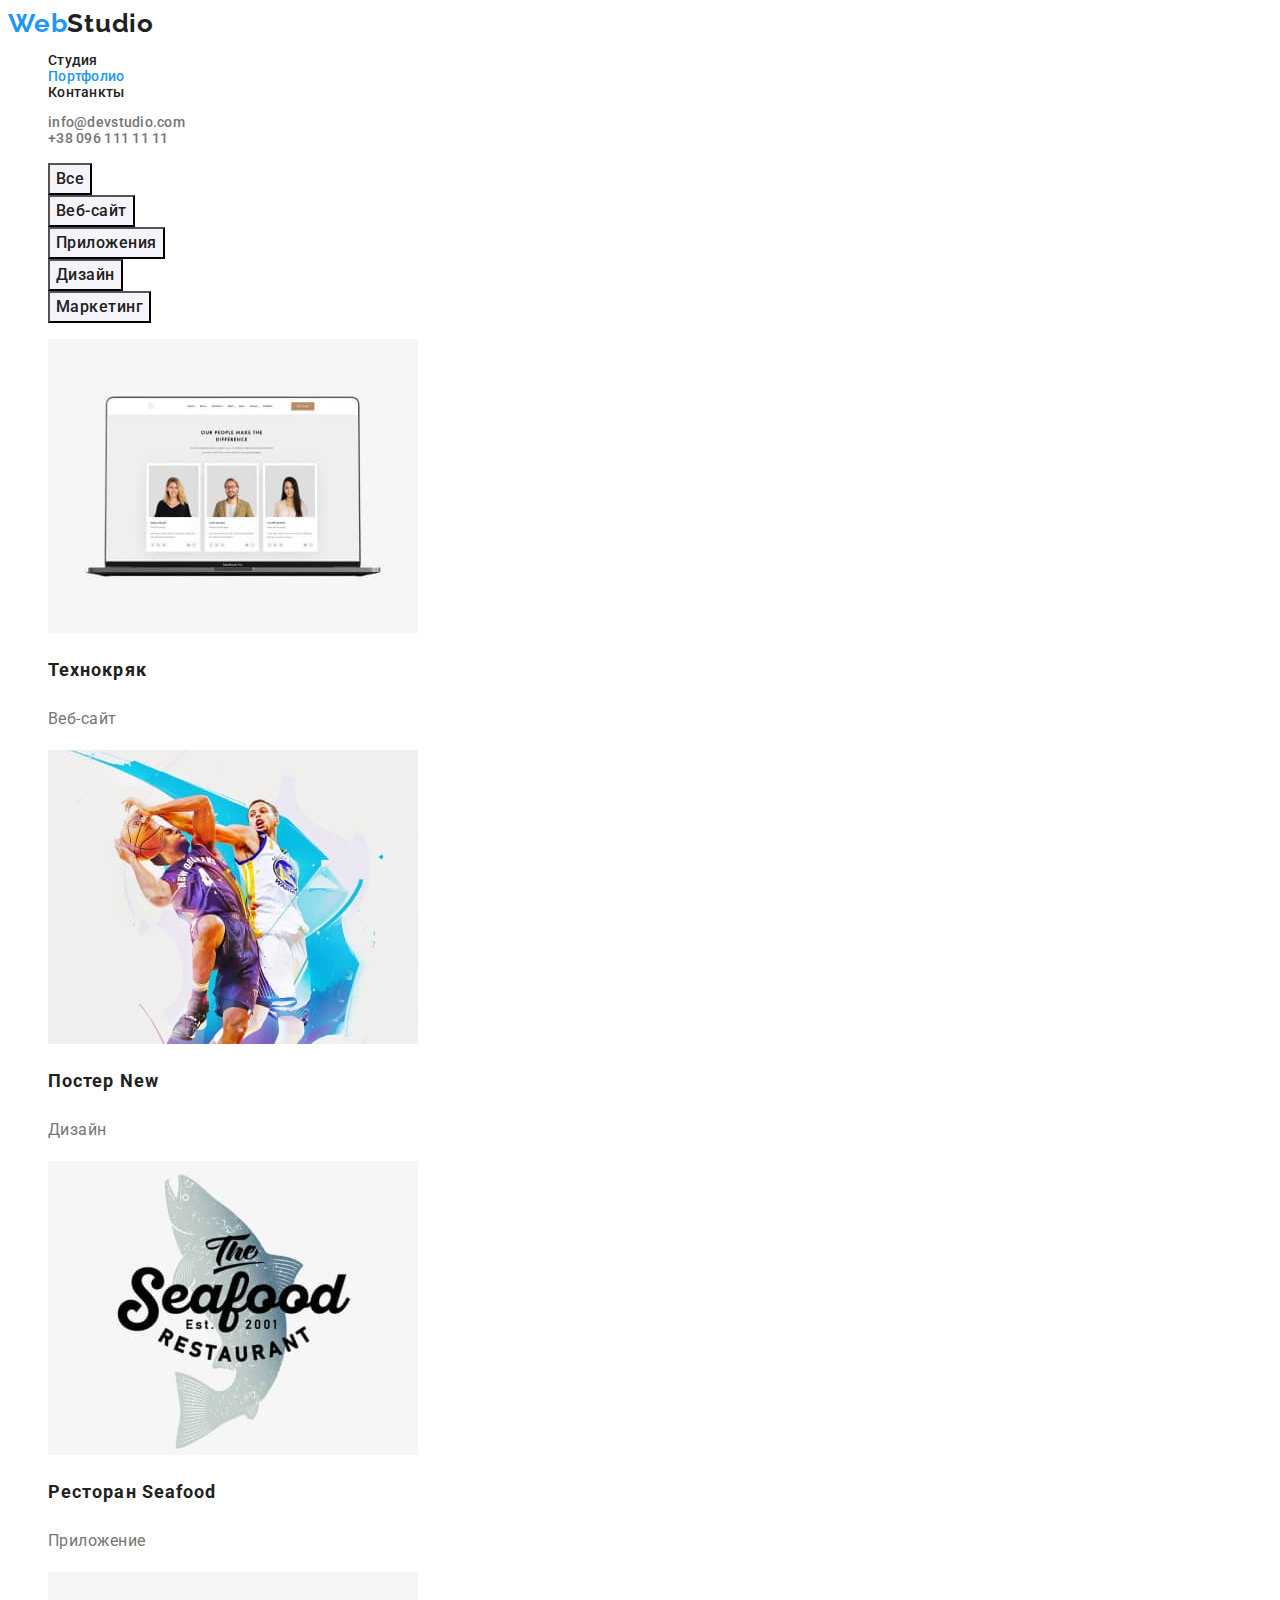
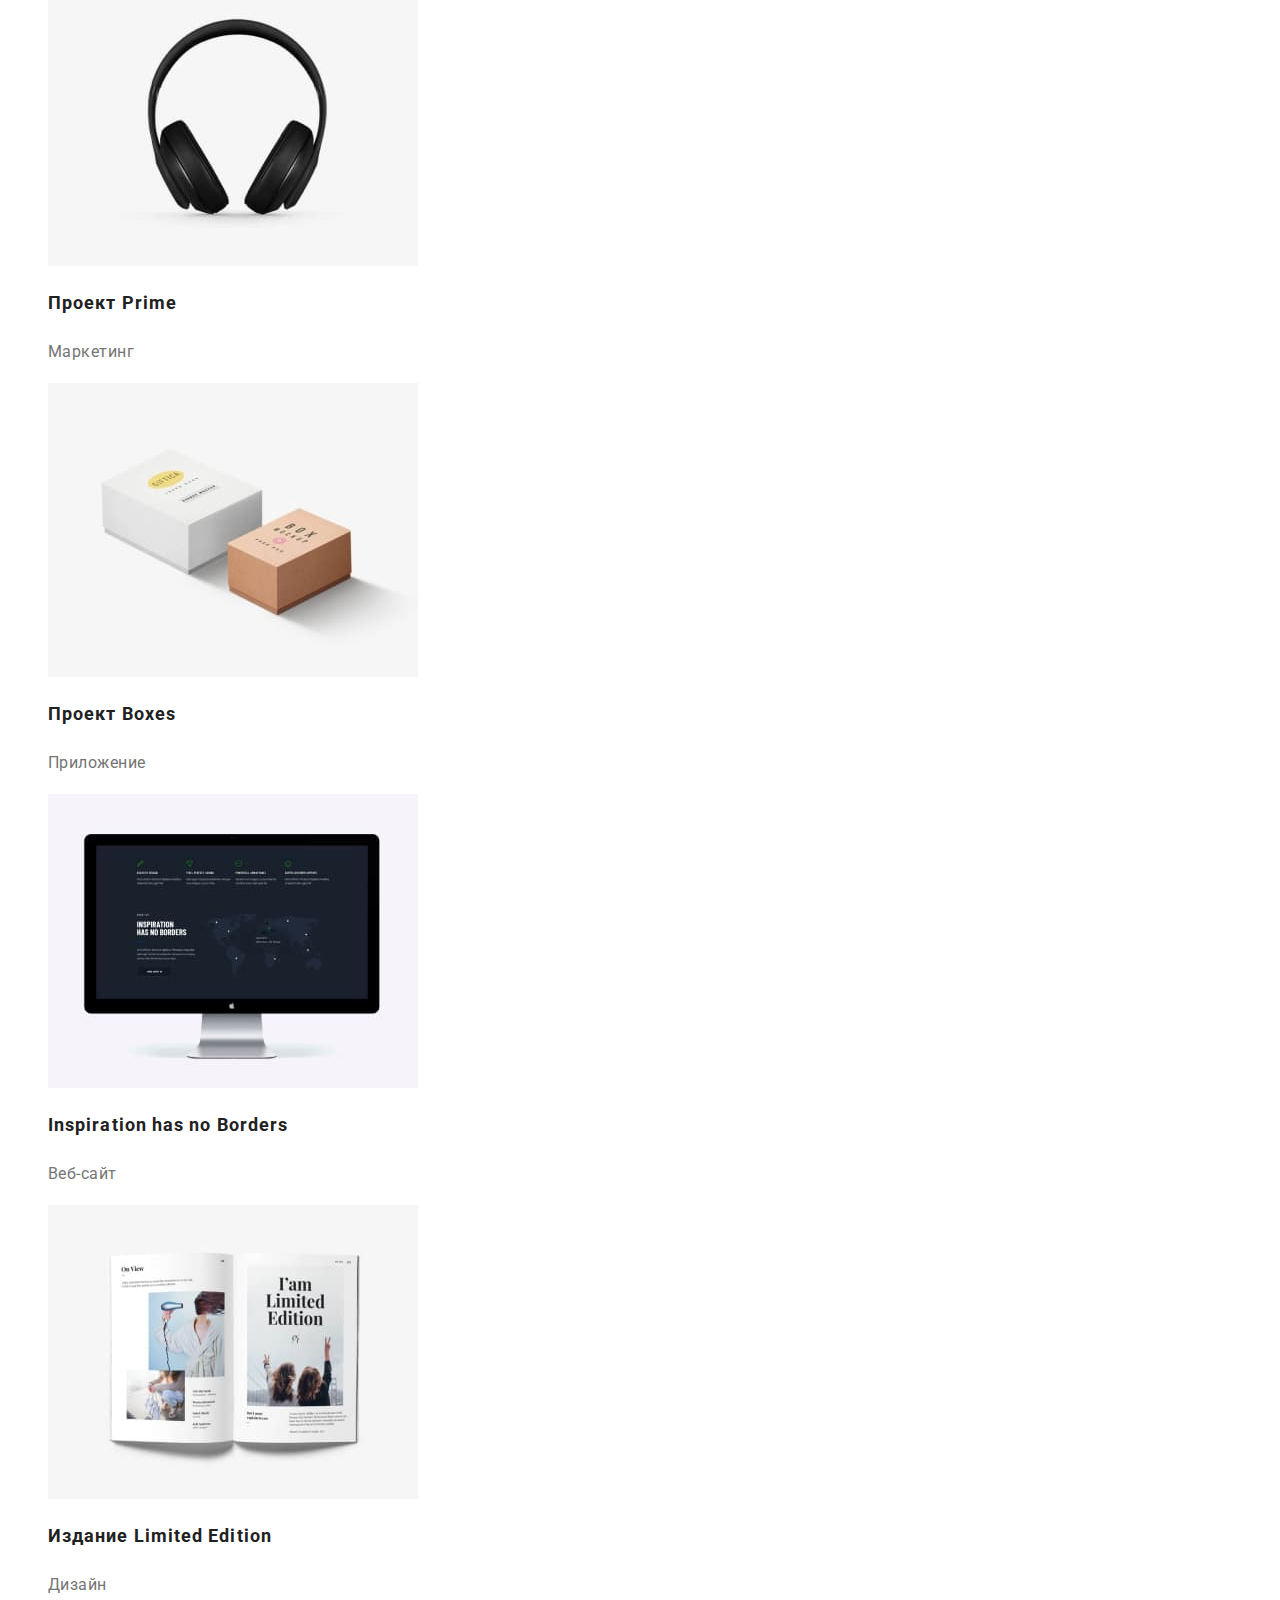
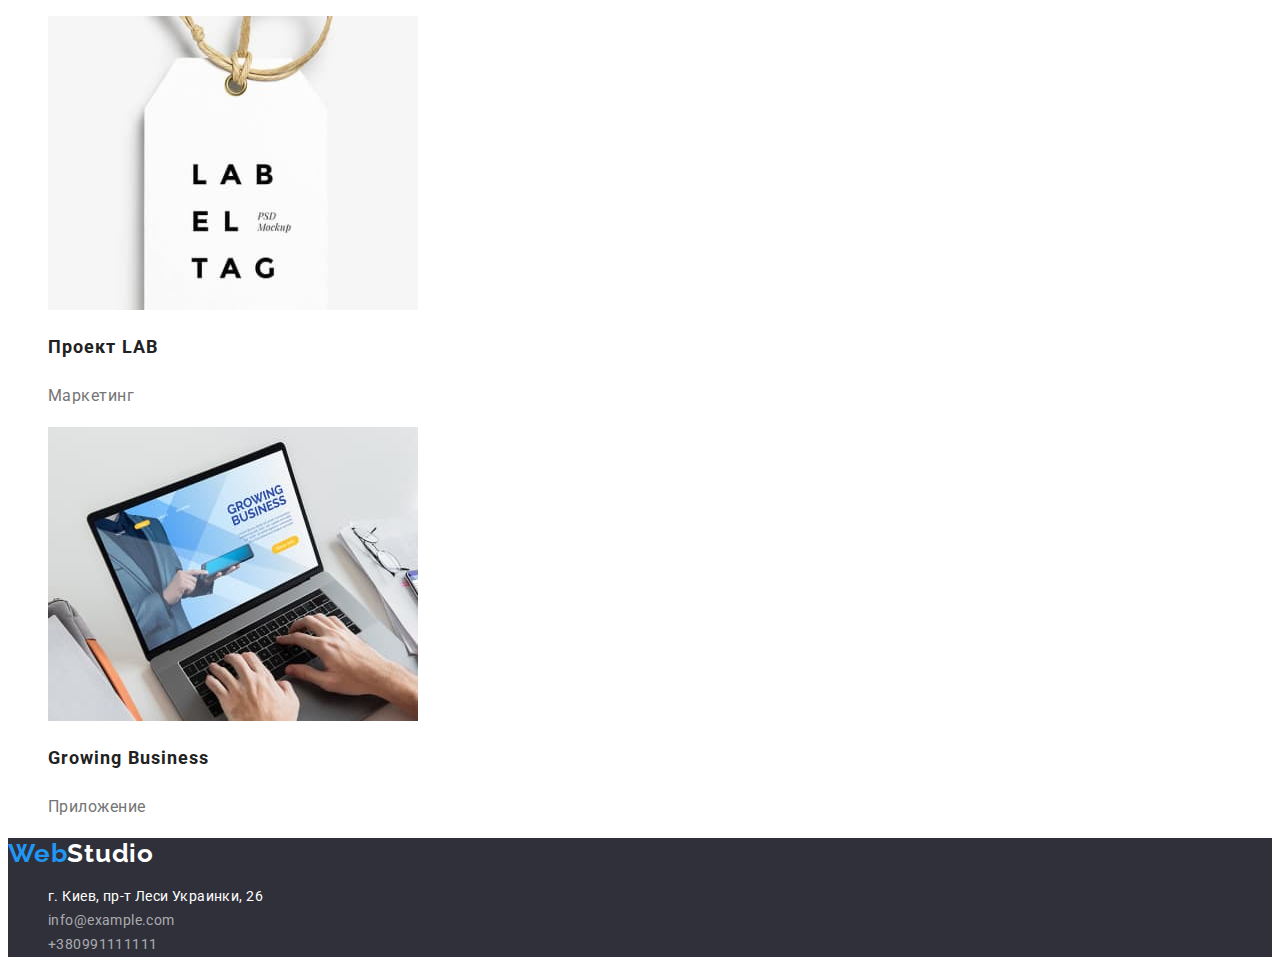
==== portfolio.html @ d62f83ce "Initial commit" ====
<!DOCTYPE html>
<html lang="en">
  <head>
    <meta charset="UTF-8" />
    <meta http-equiv="X-UA-Compatible" content="IE=edge" />
    <meta name="viewport" content="width=device-width, initial-scale=1.0" />
    <title>Portfolio</title>
    <link
      href="https://fonts.googleapis.com/css2?family=Raleway:ital,wght@0,700;1,700&family=Roboto:ital,wght@0,400;0,500;0,700;0,900;1,400;1,500;1,700;1,900&display=swap"
      rel="stylesheet"
    />
    <link rel="stylesheet" href="./css/style.css" />
  </head>
  <body>
    <header>
      <nav class="site-nav">
        <a href="./index.html" class="logo"
          ><span class="blue-logo">Web</span>Studio</a
        >
        <ul class="list">
          <li>
            <a href="./index.html" class="links">Студия</a>
          </li>
          <li>
            <a href="./portfolio.html" class="current-site links">Портфолио</a>
          </li>
          <li>
            <a href="" class="links">Контанкты</a>
          </li>
        </ul>
      </nav>
      <ul class="contacts-info list">
        <li>
          <a href="mailto:info@example.com" class="links">info@devstudio.com</a>
        </li>
        <li>
          <a href="tel:+380991111111" class="links">+38 096 111 11 11</a>
        </li>
      </ul>
    </header>
    <main>
      <section>
        <h1 class="hide-h1">Портфолио</h1>
        <ul class="filter list">
          <li><button type="button" class="filter-button">Все</button></li>
          <li><button type="button" class="filter-button">Веб-сайт</button></li>
          <li>
            <button type="button" class="filter-button">Приложения</button>
          </li>
          <li><button type="button" class="filter-button">Дизайн</button></li>
          <li>
            <button type="button" class="filter-button">Маркетинг</button>
          </li>
        </ul>
        <ul class="list">
          <li>
            <a href="" class="links">
              <img
                src="./img/img1.jpg"
                alt="визуализация проекта"
                width="370"
              />
              <h2 class="title-h2">Технокряк</h2>
              <p class="title-p">Веб-сайт</p>
            </a>
          </li>
          <li>
            <a href="" class="links">
              <img
                src="./img/img2.jpg"
                alt="визуализация проекта"
                width="370"
              />
              <h2 class="title-h2">Постер New</h2>
              <p class="title-p">Дизайн</p>
            </a>
          </li>
          <li>
            <a href="" class="links">
              <img
                src="./img/img3.jpg"
                alt="визуализация проекта"
                width="370"
              />
              <h2 class="title-h2">Ресторан Seafood</h2>
              <p class="title-p">Приложение</p>
            </a>
          </li>
          <li>
            <a href="" class="links">
              <img
                src="./img/img4.jpg"
                alt="визуализация проекта"
                width="370"
              />
              <h2 class="title-h2">Проект Prime</h2>
              <p class="title-p">Маркетинг</p>
            </a>
          </li>
          <li>
            <a href="" class="links">
              <img
                src="./img/img5.jpg"
                alt="визуализация проекта"
                width="370"
              />
              <h2 class="title-h2">Проект Boxes</h2>
              <p class="title-p">Приложение</p>
            </a>
          </li>
          <li>
            <a href="" class="links">
              <img
                src="./img/img6.jpg"
                alt="визуализация проекта"
                width="370"
              />
              <h2 class="title-h2">Inspiration has no Borders</h2>
              <p class="title-p">Веб-сайт</p>
            </a>
          </li>
          <li>
            <a href="" class="links">
              <img
                src="./img/img7.jpg"
                alt="визуализация проекта"
                width="370"
              />
              <h2 class="title-h2">Издание Limited Edition</h2>
              <p class="title-p">Дизайн</p>
            </a>
          </li>
          <li>
            <a href="" class="links">
              <img
                src="./img/img8.jpg"
                alt="визуализация проекта"
                width="370"
              />
              <h2 class="title-h2">Проект LAB</h2>
              <p class="title-p">Маркетинг</p>
            </a>
          </li>
          <li>
            <a href="" class="links">
              <img
                src="./img/img9.jpg"
                alt="визуализация проекта"
                width="370"
              />
              <h2 class="title-h2">Growing Business</h2>
              <p class="title-p">Приложение</p>
            </a>
          </li>
        </ul>
      </section>
    </main>
    <footer class="footer-info">
      <a href="" class="web-logo logo"
        ><span class="blue-logo">Web</span>Studio</a
      >
      <address>
        <ul class="list">
          <li>
            <a href="./index.html" class="place-info"
              >г. Киев, пр-т Леси Украинки, 26</a
            >
          </li>
          <li>
            <a href="mailto:info@example.com" class="contacts-footer"
              >info@example.com</a
            >
          </li>
          <li>
            <a href="tel:+380991111111" class="contacts-footer"
              >+380991111111</a
            >
          </li>
        </ul>
      </address>
    </footer>
  </body>
</html>
---- css/style.css ----
:root {
  --main-color: #212121;
  --secondary-color: #FFFFFF;
  --brand-color: #2196F3;
  --additional-color: #757575;
}

body {
color: var(--main-color);
font-family: Roboto, sans-serif;
}




.logo{

  color: inherit;
    font-family: 'Raleway';
    font-weight: 700;
    font-size: 26px;
    line-height: 1.19;
    letter-spacing: 0.03em;
    text-decoration: none;
}

.list {
  list-style: none;
  text-decoration: none;
}

.hide-h2, .hide-h1 {
  display: none;
}

.site-nav{
  font-family: inherit;
    font-weight: 500;
    font-size: 14px;
    line-height: 1.14;
    letter-spacing: 0.02em;
    color: inherit;
}




.order-button, .blue-web {
  background-color: var(--brand-color);
  color: var(--secondary-color);
  font-family: inherit;
    font-weight: 700;
    font-size: 16px;
    line-height: 1.88;
    letter-spacing: 0.06em;
}

.big-text {
background-color: #2F303A;
color: var(--secondary-color);
}



.contacts-info {
  color: var(--additional-color);
  text-decoration: none;
    font-weight: 500;
    font-size: 14px;
    line-height: 1.14;
    letter-spacing: 0.02em;
}


.web-logo {
  color: var(--secondary-color);
  text-decoration: none;
    font-family: 'Raleway';
    font-weight: 700;
    font-size: 26px;
    line-height: 1.19;
    letter-spacing: 0.03em;
}

.footer-info {
  background-color: #2F303A;
}

.place-info{
  font-style: normal;
  color: var(--secondary-color);
text-decoration: none;
    font-weight: 400;
    font-size: 14px;
    line-height: 1.71;
    letter-spacing: 0.03em;
}


.contacts-footer{
  font-style: normal;
    font-weight: 400;
    font-size: 14px;
    line-height: 1.71;
    letter-spacing: 0.03em;
  text-decoration: none;
    color: rgba(255, 255, 255, 0.6);
}

h1 {
  font-weight: 900;
  font-size: 44px;
  line-height: 1.36;

  letter-spacing: 0.06em;
  text-transform: uppercase;

  color: var(--secondary-color);
}

.preview {
  font-weight: 700;
  font-size: 14px;
  line-height: 1.14;
  letter-spacing: 0.03em;
  text-transform: uppercase;
}

.preview-text{
  font-weight: 400;
  font-size: 14px;
  line-height: 1.71;
  letter-spacing: 0.03em;

  color: var(--additional-color);
}

.our-business {
    font-weight: 700;
    font-size: 36px;
    line-height: 1.17;
    letter-spacing: 0.03em;
}


.name-team {
font-weight: 500;
  font-size: 16px;
  line-height: 1.19;
  letter-spacing: 0.03em;
}

.employee-description {
  font-weight: 400;
  font-size: 16px;
  line-height: 1.19;
  letter-spacing: 0.03em;

  color: var(--additional-color)
}

.links:hover, .links:focus{
  color: var(--brand-color);
}

.links {
color: inherit;
text-decoration: none;
}

.title-h2 {
  font-weight: 700;
  font-size: 18px;
  line-height: 2;
  letter-spacing: 0.06em;
  color: var(--main-color);
  text-decoration: none;
}

.title-p {
    font-weight: 400;
    font-size: 16px;
    line-height: 1.88;
    letter-spacing: 0.03em;
    text-decoration: none;
    color: var(--additional-color);
}

.filter {
    list-style: none;
    text-decoration: none;
    font-weight: 500;
    font-size: 16px;
    line-height: 1.63;
    letter-spacing: 0.03em;
    text-decoration: none;
}

.filter-button:hover, .filter-button:focus {
  color: var(--secondary-color);
  background-color: var(--brand-color);
}

.filter-button{
  font-family: inherit;
  color: var(--main-color);
  background-color: #F5F4FA;
      font-weight: 500;
      font-size: 16px;
      line-height: 1.63;
      letter-spacing: 0.03em;
}

.nine {
  list-style: none;
}

.blue-logo{
  color: var(--brand-color)
}

.current-site {
  color: var(--brand-color);
}

.preview-header {
    font-weight: 700;
    font-size: 14px;
    line-height: 1.14;
    letter-spacing: 0.03em;
    text-transform: uppercase;
    color: var(--main-color);
}

.place-info:hover, .place-info:focus,
.contacts-footer:hover, .contacts-footer.focus {
  color: var(--brand-color);
}

.our-team {
    font-weight: 700;
    font-size: 36px;
    line-height: 1.17;
    letter-spacing: 0.03em;
    color: var(--main-color);
}
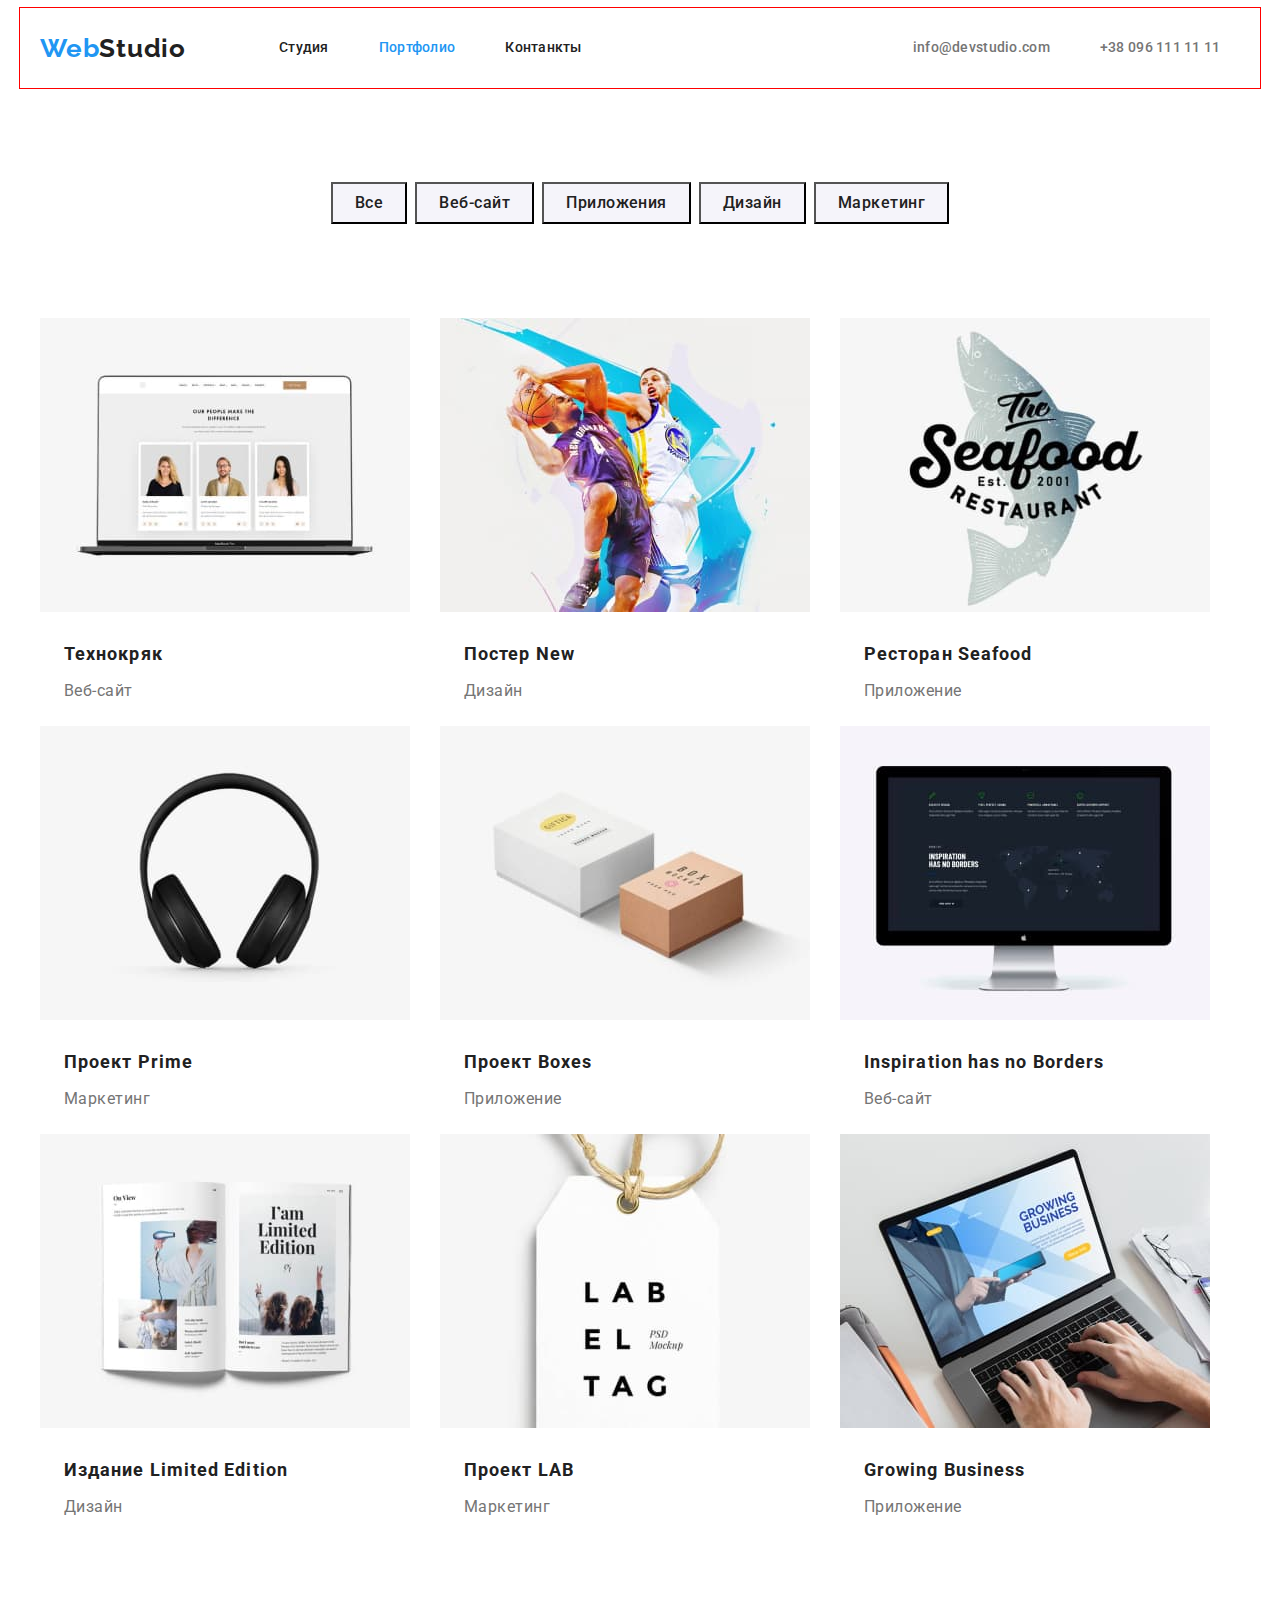
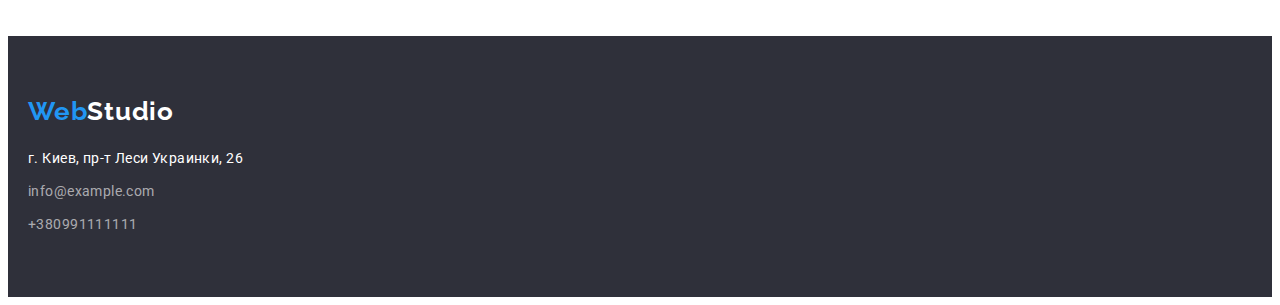
==== commit e15798dd: "2/2" ====
--- a/portfolio.html
+++ b/portfolio.html
@@ -12,48 +12,60 @@
     <link rel="stylesheet" href="./css/style.css" />
   </head>
   <body>
-    <header>
-      <nav class="site-nav">
-        <a href="./index.html" class="logo"
-          ><span class="blue-logo">Web</span>Studio</a
-        >
-        <ul class="list">
-          <li>
-            <a href="./index.html" class="links">Студия</a>
+    <header class="header">
+      <div class="container header-container">
+        <nav class="site-nav">
+          <a href="" class="logo"><span class="blue-logo">Web</span>Studio</a>
+          <ul class="cont-ul list">
+            <li class="header-list">
+              <a href="./index.html" class="links header-height">Студия</a>
+            </li>
+            <li class="header-list">
+              <a href="./portfolio.html" class="links header-height current"
+                >Портфолио</a
+              >
+            </li>
+            <li class="header-list">
+              <a href="" class="links header-height">Контанкты</a>
+            </li>
+          </ul>
+        </nav>
+        <ul class="contacts-info list cont-ul">
+          <li class="header-container list-mail">
+            <a href="mailto:info@example.com" class="links header-height"
+              >info@devstudio.com</a
+            >
           </li>
-          <li>
-            <a href="./portfolio.html" class="current-site links">Портфолио</a>
-          </li>
-          <li>
-            <a href="" class="links">Контанкты</a>
+          <li class="header-container">
+            <a href="tel:+38 099 111 11 11" class="links header-height"
+              >+38 096 111 11 11</a
+            >
           </li>
         </ul>
-      </nav>
-      <ul class="contacts-info list">
-        <li>
-          <a href="mailto:info@example.com" class="links">info@devstudio.com</a>
-        </li>
-        <li>
-          <a href="tel:+380991111111" class="links">+38 096 111 11 11</a>
-        </li>
-      </ul>
+      </div>
     </header>
     <main>
-      <section>
+      <section class="section">
         <h1 class="hide-h1">Портфолио</h1>
         <ul class="filter list">
-          <li><button type="button" class="filter-button">Все</button></li>
-          <li><button type="button" class="filter-button">Веб-сайт</button></li>
-          <li>
+          <li class="button-list">
+            <button type="button" class="filter-button">Все</button>
+          </li>
+          <li class="button-list">
+            <button type="button" class="filter-button">Веб-сайт</button>
+          </li>
+          <li class="button-list">
             <button type="button" class="filter-button">Приложения</button>
           </li>
-          <li><button type="button" class="filter-button">Дизайн</button></li>
-          <li>
+          <li class="button-list">
+            <button type="button" class="filter-button">Дизайн</button>
+          </li>
+          <li class="button-list">
             <button type="button" class="filter-button">Маркетинг</button>
           </li>
         </ul>
-        <ul class="list">
-          <li>
+        <ul class="list all-services">
+          <li class="service-item">
             <a href="" class="links">
               <img
                 src="./img/img1.jpg"
@@ -64,7 +76,7 @@
               <p class="title-p">Веб-сайт</p>
             </a>
           </li>
-          <li>
+          <li class="service-item">
             <a href="" class="links">
               <img
                 src="./img/img2.jpg"
@@ -75,7 +87,7 @@
               <p class="title-p">Дизайн</p>
             </a>
           </li>
-          <li>
+          <li class="service-item">
             <a href="" class="links">
               <img
                 src="./img/img3.jpg"
@@ -86,7 +98,7 @@
               <p class="title-p">Приложение</p>
             </a>
           </li>
-          <li>
+          <li class="service-item">
             <a href="" class="links">
               <img
                 src="./img/img4.jpg"
@@ -97,7 +109,7 @@
               <p class="title-p">Маркетинг</p>
             </a>
           </li>
-          <li>
+          <li class="service-item">
             <a href="" class="links">
               <img
                 src="./img/img5.jpg"
@@ -108,7 +120,7 @@
               <p class="title-p">Приложение</p>
             </a>
           </li>
-          <li>
+          <li class="service-item">
             <a href="" class="links">
               <img
                 src="./img/img6.jpg"
@@ -119,7 +131,7 @@
               <p class="title-p">Веб-сайт</p>
             </a>
           </li>
-          <li>
+          <li class="service-item">
             <a href="" class="links">
               <img
                 src="./img/img7.jpg"
@@ -130,7 +142,7 @@
               <p class="title-p">Дизайн</p>
             </a>
           </li>
-          <li>
+          <li class="service-item">
             <a href="" class="links">
               <img
                 src="./img/img8.jpg"
@@ -141,7 +153,7 @@
               <p class="title-p">Маркетинг</p>
             </a>
           </li>
-          <li>
+          <li class="service-item">
             <a href="" class="links">
               <img
                 src="./img/img9.jpg"
@@ -161,18 +173,16 @@
       >
       <address>
         <ul class="list">
-          <li>
-            <a href="./index.html" class="place-info"
-              >г. Киев, пр-т Леси Украинки, 26</a
-            >
+          <li class="adress-item">
+            <a href="" class="place-info">г. Киев, пр-т Леси Украинки, 26</a>
           </li>
-          <li>
+          <li class="mail-item">
             <a href="mailto:info@example.com" class="contacts-footer"
               >info@example.com</a
             >
           </li>
           <li>
-            <a href="tel:+380991111111" class="contacts-footer"
+            <a href="tel:+38 099 111 11 11" class="contacts-footer"
               >+380991111111</a
             >
           </li>
--- a/css/style.css
+++ b/css/style.css
@@ -3,6 +3,7 @@
   --secondary-color: #FFFFFF;
   --brand-color: #2196F3;
   --additional-color: #757575;
+  --bg-our-team-color: #F5F4FA;
 }
 
 body {
@@ -10,6 +11,65 @@
 font-family: Roboto, sans-serif;
 }
 
+*, ::after, ::before {
+  box-sizing: border-box;
+}
+
+h1,
+h2,
+h3,
+h4,
+h5,
+h6,
+p,
+ul {
+  margin: 0;
+  padding: 0;
+}
+
+.header-height{
+  padding-top: 32px;
+  padding-bottom: 32px;
+}
+
+
+.header-list:not(:last-child) {
+  margin-right: 50px;
+}
+
+.list-mail{
+  margin-left: 331px;
+  margin-right: 50px;
+}
+
+/* .header {
+  width: 1600px;
+  min-height: 80px;
+} */
+
+.header-container {
+display: flex;
+align-items: center;
+}
+
+.container {
+  width: 1240px;
+  padding-left: 20px;
+  padding-right: 20px;
+  margin-left: auto;
+  margin-right: auto;
+  outline: 1px solid red;
+  /* align-items: center; */
+  /* text-align: center;
+  align-self: center */
+
+}
+
+.cont-ul {
+  display: flex;
+  /* align-self: center; */
+justify-content: flex-end;
+}
 
 
 
@@ -40,8 +100,13 @@
     line-height: 1.14;
     letter-spacing: 0.02em;
     color: inherit;
-}
-
+    align-items: center;
+    display: flex;
+}
+
+.site-nav .logo {
+  margin-right: 93px;
+}
 
 
 
@@ -53,13 +118,45 @@
     font-size: 16px;
     line-height: 1.88;
     letter-spacing: 0.06em;
+    margin-bottom: 200px;
 }
 
 .big-text {
 background-color: #2F303A;
 color: var(--secondary-color);
-}
-
+text-align: center;
+margin-right: auto;
+margin-left: auto;
+padding-top: 200px;
+width: 1200px;
+}
+
+.main-header {
+  width: 696px;
+margin-bottom: 30px;
+display: flex;
+flex-wrap: wrap;
+justify-content: center;
+margin-left: auto;
+margin-right: auto;;
+}
+
+.preview-list {
+  display: flex;
+  justify-content: center;
+}
+
+.preview-item {
+  width: 270px;
+}
+
+.preview-item:not(:last-child) {
+  margin-right: 30px;
+}
+
+.section {
+padding-top: 94px;
+}
 
 
 .contacts-info {
@@ -69,6 +166,7 @@
     font-size: 14px;
     line-height: 1.14;
     letter-spacing: 0.02em;
+    display: flex;
 }
 
 
@@ -84,6 +182,10 @@
 
 .footer-info {
   background-color: #2F303A;
+  padding-top: 60px;
+  padding-bottom: 60px;
+  text-align: left;
+  padding-left: 20px;
 }
 
 .place-info{
@@ -94,6 +196,16 @@
     font-size: 14px;
     line-height: 1.71;
     letter-spacing: 0.03em;
+
+}
+
+.adress-item {
+  margin-top: 20px;
+  margin-bottom: 9px;
+}
+
+.mail-item {
+  margin-bottom: 9px;
 }
 
 
@@ -140,14 +252,55 @@
     font-size: 36px;
     line-height: 1.17;
     letter-spacing: 0.03em;
-}
-
+    width: 1200px;
+    margin-left: auto;
+    margin-right: auto;
+    text-align: center;
+    margin-bottom: 50px;
+}
+
+.our-business-list {
+  display: flex;
+  width: 1200px;
+  justify-content: center;
+  margin-right: auto;
+  margin-left: auto;
+  padding-bottom: 94px;
+}
+
+.our-team-list {
+  display: flex;
+  width: 1200px;
+  justify-content: center;
+  margin-right: auto;
+  margin-left: auto;
+}
+
+.our-team-item:not(:last-child) {
+  margin-right: 30px;
+}
+
+
+.our-team-bg {
+  background: var(--bg-our-team-color);
+  padding-bottom: 94px;
+}
+
+.our-business-item:not(:last-child) {
+  margin-right: 30px;
+}
 
 .name-team {
 font-weight: 500;
   font-size: 16px;
   line-height: 1.19;
   letter-spacing: 0.03em;
+  width: 270px;
+  margin-top: 30px;
+  margin-bottom: 10px;
+  margin-left: auto;
+  margin-right: auto;
+  text-align: center;
 }
 
 .employee-description {
@@ -155,8 +308,11 @@
   font-size: 16px;
   line-height: 1.19;
   letter-spacing: 0.03em;
-
-  color: var(--additional-color)
+  color: var(--additional-color);
+  margin-bottom: 30px;
+  margin-left: auto;
+  margin-right: auto;
+  text-align: center;
 }
 
 .links:hover, .links:focus{
@@ -175,6 +331,11 @@
   letter-spacing: 0.06em;
   color: var(--main-color);
   text-decoration: none;
+  padding-top: 20px;
+  padding: right 24px;
+  padding-left: 24px;
+  padding-bottom: 4px;
+  text-align: left;
 }
 
 .title-p {
@@ -184,6 +345,10 @@
     letter-spacing: 0.03em;
     text-decoration: none;
     color: var(--additional-color);
+    padding-left: 24px;
+    padding-right: 24px;
+    padding-bottom: 20px;
+    text-align: left;
 }
 
 .filter {
@@ -194,6 +359,11 @@
     line-height: 1.63;
     letter-spacing: 0.03em;
     text-decoration: none;
+    width: 1200px;
+    display: flex;
+    justify-content: center;
+    margin-left: auto;
+    margin-right: auto;
 }
 
 .filter-button:hover, .filter-button:focus {
@@ -209,17 +379,22 @@
       font-size: 16px;
       line-height: 1.63;
       letter-spacing: 0.03em;
-}
-
-.nine {
-  list-style: none;
-}
-
-.blue-logo{
-  color: var(--brand-color)
-}
-
-.current-site {
+      margin-right: auto;
+      margin-left: auto;
+      padding: 6px 22px;
+      
+}
+
+/* .filter-button:not(:last-child) {
+  margin-right: 8px;
+} */
+
+.button-list:not(:last-child) {
+margin-right: 8px;
+}
+
+
+.current, .blue-logo {
   color: var(--brand-color);
 }
 
@@ -243,4 +418,37 @@
     line-height: 1.17;
     letter-spacing: 0.03em;
     color: var(--main-color);
-}+    margin-bottom: 50px;
+    text-align: center;
+    width: 1200px;
+    margin-right: auto;
+    margin-left: auto;
+}
+
+.all-services {
+  display: flex;
+  flex-wrap: wrap;
+  width: 1200px;
+  margin-right: auto;
+  margin-left: auto;
+  padding-top: 94px;
+  padding-bottom: 94px;
+}
+
+ .service-item:not(:last-child) {
+margin-right: 30px;
+ }
+
+
+
+/* img {
+    display: block;
+    max-width: 100%;
+    height: auto;
+}  */
+
+/* ренеиминг
+на юл оставить класс флекс
+лишкам задать падинг
+убрать падинг 94
+делать внешние через марджин */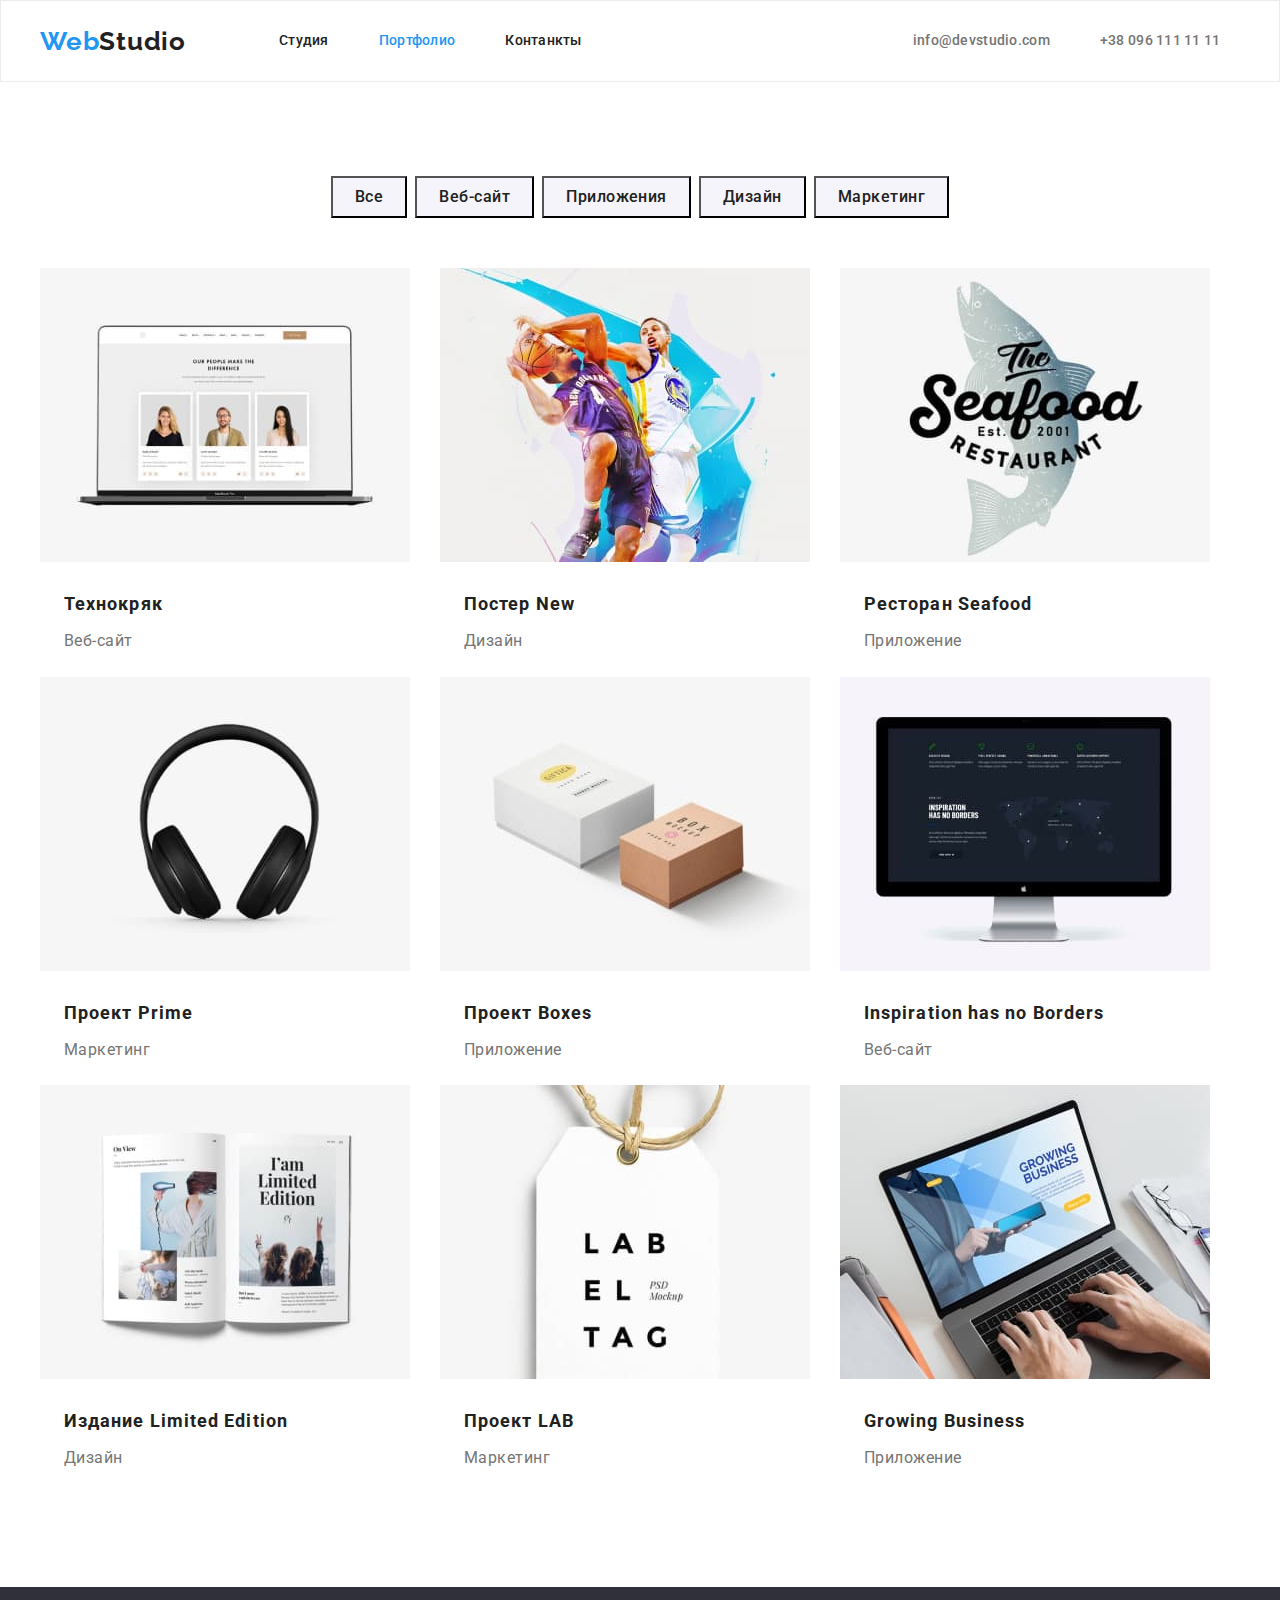
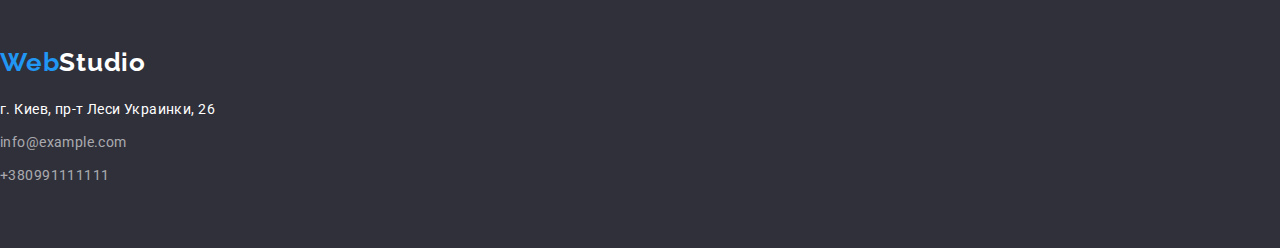
==== commit 74d5a315: "sections" ====
--- a/portfolio.html
+++ b/portfolio.html
@@ -8,6 +8,10 @@
     <link
       href="https://fonts.googleapis.com/css2?family=Raleway:ital,wght@0,700;1,700&family=Roboto:ital,wght@0,400;0,500;0,700;0,900;1,400;1,500;1,700;1,900&display=swap"
       rel="stylesheet"
+    />
+    <link
+      rel="stylesheet"
+      href="https://cdnjs.cloudflare.com/ajax/libs/modern-normalize/1.0.0/modern-normalize.min.css"
     />
     <link rel="stylesheet" href="./css/style.css" />
   </head>
--- a/css/style.css
+++ b/css/style.css
@@ -58,11 +58,16 @@
   padding-right: 20px;
   margin-left: auto;
   margin-right: auto;
-  outline: 1px solid red;
+  /* outline: 1px solid red; */
   /* align-items: center; */
   /* text-align: center;
   align-self: center */
 
+}
+
+.header {
+  width: inherit;
+  border: 1px solid #ECECEC;
 }
 
 .cont-ul {
@@ -118,7 +123,11 @@
     font-size: 16px;
     line-height: 1.88;
     letter-spacing: 0.06em;
-    margin-bottom: 200px;
+    padding-left: 32px;
+    padding-right: 32px;
+    padding-bottom: 10px;
+    padding-top: 10px;
+    /* padding-bottom: 200px; */
 }
 
 .big-text {
@@ -128,7 +137,8 @@
 margin-right: auto;
 margin-left: auto;
 padding-top: 200px;
-width: 1200px;
+padding-bottom: 200px;
+/* вниз падинг, перенести "для", кнопка с падингом низ */
 }
 
 .main-header {
@@ -144,6 +154,8 @@
 .preview-list {
   display: flex;
   justify-content: center;
+  /* отступ от заголовка */
+
 }
 
 .preview-item {
@@ -158,6 +170,9 @@
 padding-top: 94px;
 }
 
+.section-out{
+  padding-bottom: 94px;
+}
 
 .contacts-info {
   color: var(--additional-color);
@@ -185,9 +200,9 @@
   padding-top: 60px;
   padding-bottom: 60px;
   text-align: left;
-  padding-left: 20px;
-}
-
+  width: inherit;
+}
+/* no padding, add padd to section */
 .place-info{
   font-style: normal;
   color: var(--secondary-color);
@@ -265,7 +280,7 @@
   justify-content: center;
   margin-right: auto;
   margin-left: auto;
-  padding-bottom: 94px;
+  /* padding-bottom: 94px; */
 }
 
 .our-team-list {
@@ -285,7 +300,7 @@
   background: var(--bg-our-team-color);
   padding-bottom: 94px;
 }
-
+/* падинг вниз, всей секции */
 .our-business-item:not(:last-child) {
   margin-right: 30px;
 }
@@ -314,7 +329,7 @@
   margin-right: auto;
   text-align: center;
 }
-
+/* add div to h3 and p3 */
 .links:hover, .links:focus{
   color: var(--brand-color);
 }
@@ -364,6 +379,7 @@
     justify-content: center;
     margin-left: auto;
     margin-right: auto;
+    margin-bottom: 50px;
 }
 
 .filter-button:hover, .filter-button:focus {
@@ -384,13 +400,11 @@
       padding: 6px 22px;
       
 }
-
-/* .filter-button:not(:last-child) {
+ /* добавить див для 9 элементов, добавить для х и р див, сделать рамку
+ добавить расстояние между кнопками, паддинг сделать вниз, а не вверх */
+
+.button-list:not(:last-child) {
   margin-right: 8px;
-} */
-
-.button-list:not(:last-child) {
-margin-right: 8px;
 }
 
 
@@ -405,6 +419,7 @@
     letter-spacing: 0.03em;
     text-transform: uppercase;
     color: var(--main-color);
+    margin-bottom: 10px;
 }
 
 .place-info:hover, .place-info:focus,
@@ -420,18 +435,17 @@
     color: var(--main-color);
     margin-bottom: 50px;
     text-align: center;
-    width: 1200px;
+    /* width: 1200px;  */
     margin-right: auto;
     margin-left: auto;
 }
-
+/* урбать ширину */
 .all-services {
   display: flex;
   flex-wrap: wrap;
   width: 1200px;
   margin-right: auto;
   margin-left: auto;
-  padding-top: 94px;
   padding-bottom: 94px;
 }
 
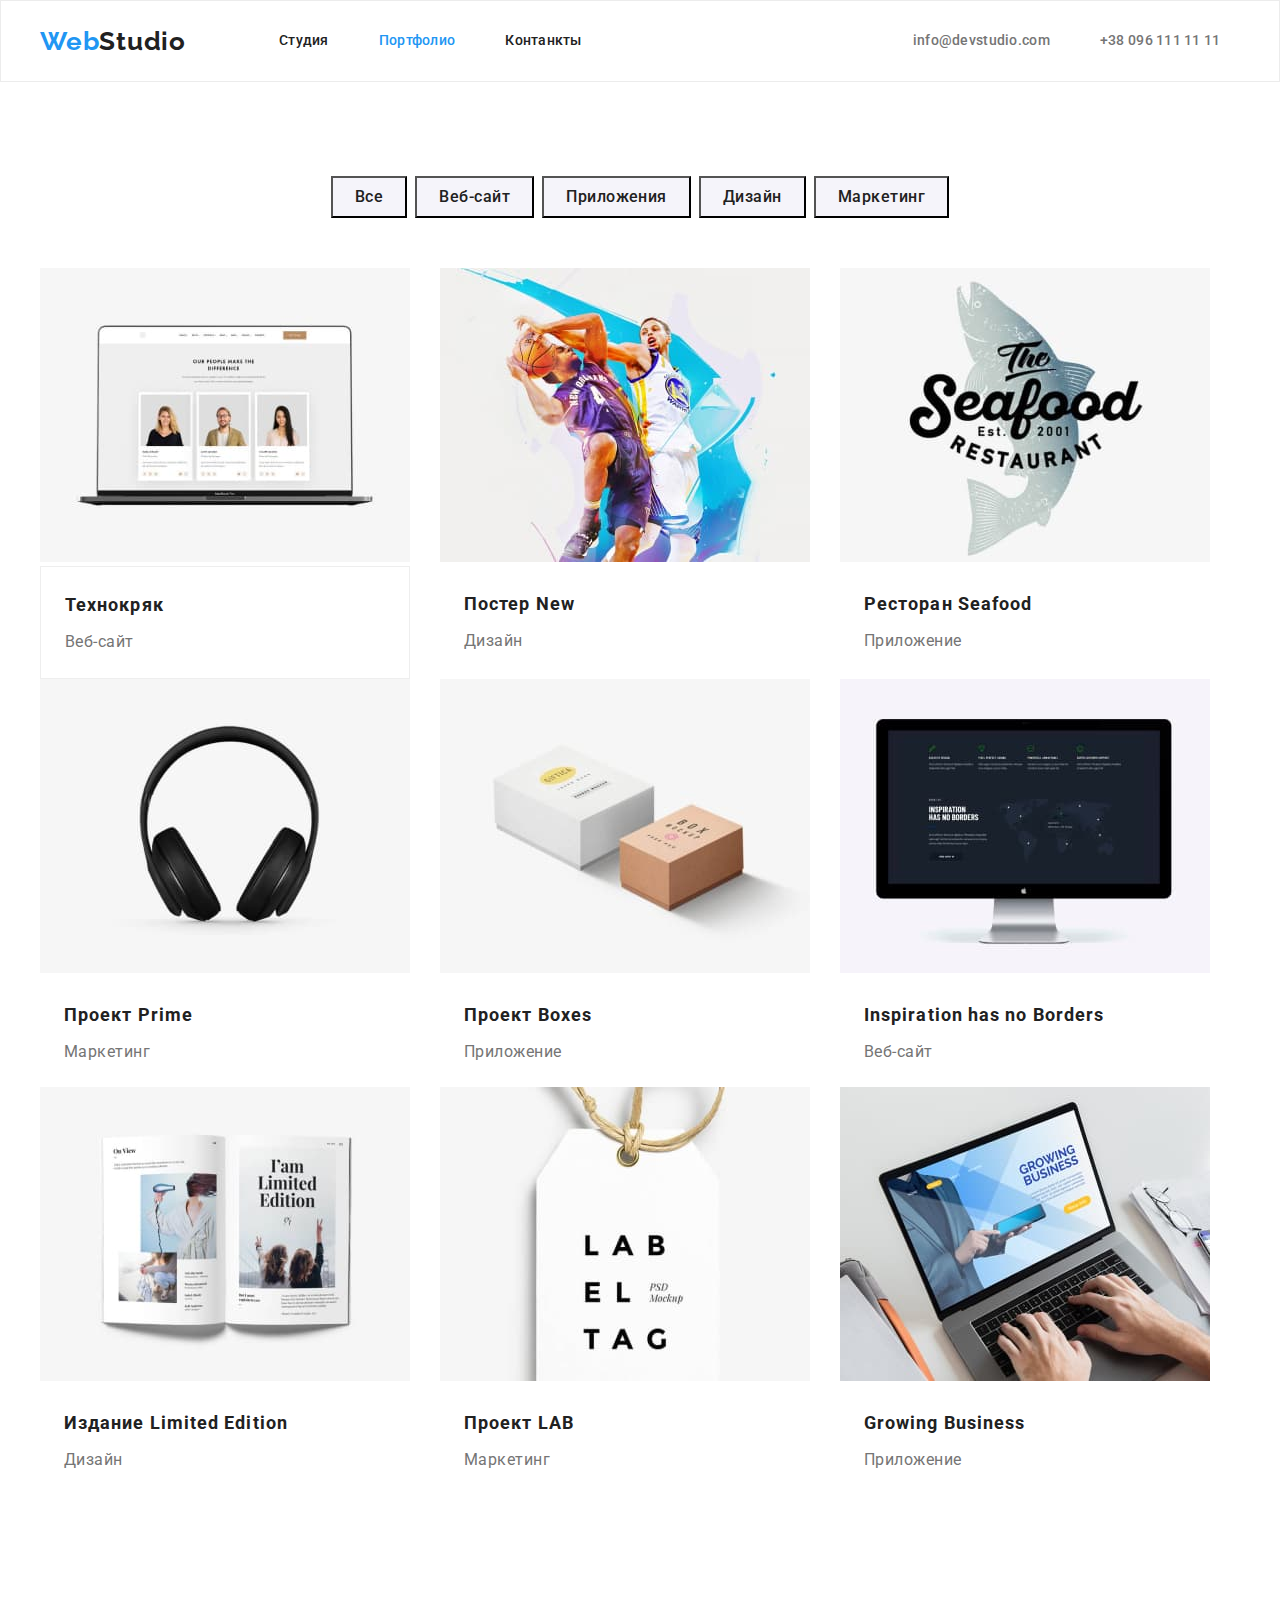
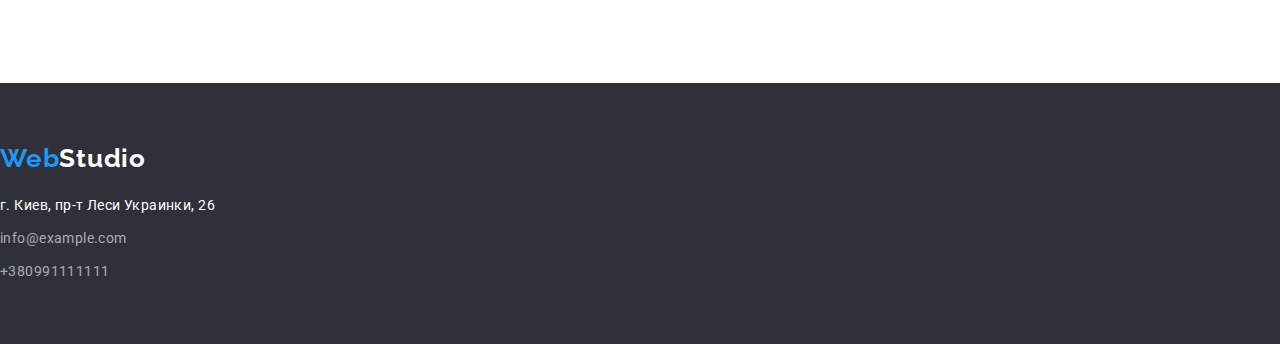
==== commit 05f578be: "007" ====
--- a/portfolio.html
+++ b/portfolio.html
@@ -49,6 +49,7 @@
       </div>
     </header>
     <main>
+      <!-- main -->
       <section class="section">
         <h1 class="hide-h1">Портфолио</h1>
         <ul class="filter list">
@@ -68,109 +69,129 @@
             <button type="button" class="filter-button">Маркетинг</button>
           </li>
         </ul>
-        <ul class="list all-services">
-          <li class="service-item">
-            <a href="" class="links">
-              <img
-                src="./img/img1.jpg"
-                alt="визуализация проекта"
-                width="370"
-              />
-              <h2 class="title-h2">Технокряк</h2>
-              <p class="title-p">Веб-сайт</p>
-            </a>
-          </li>
-          <li class="service-item">
-            <a href="" class="links">
-              <img
-                src="./img/img2.jpg"
-                alt="визуализация проекта"
-                width="370"
-              />
-              <h2 class="title-h2">Постер New</h2>
-              <p class="title-p">Дизайн</p>
-            </a>
-          </li>
-          <li class="service-item">
-            <a href="" class="links">
-              <img
-                src="./img/img3.jpg"
-                alt="визуализация проекта"
-                width="370"
-              />
-              <h2 class="title-h2">Ресторан Seafood</h2>
-              <p class="title-p">Приложение</p>
-            </a>
-          </li>
-          <li class="service-item">
-            <a href="" class="links">
-              <img
-                src="./img/img4.jpg"
-                alt="визуализация проекта"
-                width="370"
-              />
-              <h2 class="title-h2">Проект Prime</h2>
-              <p class="title-p">Маркетинг</p>
-            </a>
-          </li>
-          <li class="service-item">
-            <a href="" class="links">
-              <img
-                src="./img/img5.jpg"
-                alt="визуализация проекта"
-                width="370"
-              />
-              <h2 class="title-h2">Проект Boxes</h2>
-              <p class="title-p">Приложение</p>
-            </a>
-          </li>
-          <li class="service-item">
-            <a href="" class="links">
-              <img
-                src="./img/img6.jpg"
-                alt="визуализация проекта"
-                width="370"
-              />
-              <h2 class="title-h2">Inspiration has no Borders</h2>
-              <p class="title-p">Веб-сайт</p>
-            </a>
-          </li>
-          <li class="service-item">
-            <a href="" class="links">
-              <img
-                src="./img/img7.jpg"
-                alt="визуализация проекта"
-                width="370"
-              />
-              <h2 class="title-h2">Издание Limited Edition</h2>
-              <p class="title-p">Дизайн</p>
-            </a>
-          </li>
-          <li class="service-item">
-            <a href="" class="links">
-              <img
-                src="./img/img8.jpg"
-                alt="визуализация проекта"
-                width="370"
-              />
-              <h2 class="title-h2">Проект LAB</h2>
-              <p class="title-p">Маркетинг</p>
-            </a>
-          </li>
-          <li class="service-item">
-            <a href="" class="links">
-              <img
-                src="./img/img9.jpg"
-                alt="визуализация проекта"
-                width="370"
-              />
-              <h2 class="title-h2">Growing Business</h2>
-              <p class="title-p">Приложение</p>
-            </a>
-          </li>
-        </ul>
+        <!-- .container -->
+        <div class="container">
+          <ul class="list all-services">
+            <li class="service-item">
+              <a href="" class="links">
+                <img
+                  src="./img/img1.jpg"
+                  alt="визуализация проекта"
+                  width="370"
+                />
+                <div class="border-card">
+                  <h2 class="title-h2">Технокряк</h2>
+                  <p class="title-p">Веб-сайт</p>
+                </div>
+              </a>
+            </li>
+            <li class="service-item">
+              <a href="" class="links">
+                <img
+                  src="./img/img2.jpg"
+                  alt="визуализация проекта"
+                  width="370"
+                />
+                <div>
+                  <h2 class="title-h2">Постер New</h2>
+                  <p class="title-p">Дизайн</p>
+                </div>
+              </a>
+            </li>
+            <li class="service-item">
+              <a href="" class="links">
+                <img
+                  src="./img/img3.jpg"
+                  alt="визуализация проекта"
+                  width="370"
+                />
+                <div>
+                  <h2 class="title-h2">Ресторан Seafood</h2>
+                  <p class="title-p">Приложение</p>
+                </div>
+              </a>
+            </li>
+            <li class="service-item">
+              <a href="" class="links">
+                <img
+                  src="./img/img4.jpg"
+                  alt="визуализация проекта"
+                  width="370"
+                />
+                <div>
+                  <h2 class="title-h2">Проект Prime</h2>
+                  <p class="title-p">Маркетинг</p>
+                </div>
+              </a>
+            </li>
+            <li class="service-item">
+              <a href="" class="links">
+                <img
+                  src="./img/img5.jpg"
+                  alt="визуализация проекта"
+                  width="370"
+                />
+                <h2 class="title-h2">Проект Boxes</h2>
+                <p class="title-p">Приложение</p>
+              </a>
+            </li>
+            <li class="service-item">
+              <a href="" class="links">
+                <img
+                  src="./img/img6.jpg"
+                  alt="визуализация проекта"
+                  width="370"
+                />
+                <div>
+                  <h2 class="title-h2">Inspiration has no Borders</h2>
+                  <p class="title-p">Веб-сайт</p>
+                </div>
+              </a>
+            </li>
+            <li class="service-item">
+              <a href="" class="links">
+                <img
+                  src="./img/img7.jpg"
+                  alt="визуализация проекта"
+                  width="370"
+                />
+                <div>
+                  <h2 class="title-h2">Издание Limited Edition</h2>
+                  <p class="title-p">Дизайн</p>
+                </div>
+              </a>
+            </li>
+            <li class="service-item">
+              <a href="" class="links">
+                <img
+                  src="./img/img8.jpg"
+                  alt="визуализация проекта"
+                  width="370"
+                />
+                <div>
+                  <h2 class="title-h2">Проект LAB</h2>
+                  <p class="title-p">Маркетинг</p>
+                </div>
+              </a>
+            </li>
+            <li class="service-item">
+              <a href="" class="links">
+                <img
+                  src="./img/img9.jpg"
+                  alt="визуализация проекта"
+                  width="370"
+                />
+                <div>
+                  <h2 class="title-h2">Growing Business</h2>
+                  <p class="title-p">Приложение</p>
+                </div>
+              </a>
+            </li>
+          </ul>
+        </div>
       </section>
     </main>
+    <!-- footer -->
     <footer class="footer-info">
       <a href="" class="web-logo logo"
         ><span class="blue-logo">Web</span>Studio</a
--- a/css/style.css
+++ b/css/style.css
@@ -22,7 +22,8 @@
 h5,
 h6,
 p,
-ul {
+ul,
+img {
   margin: 0;
   padding: 0;
 }
@@ -168,6 +169,7 @@
 
 .section {
 padding-top: 94px;
+padding-bottom: 94px;
 }
 
 .section-out{
@@ -347,7 +349,7 @@
   color: var(--main-color);
   text-decoration: none;
   padding-top: 20px;
-  padding: right 24px;
+  padding-right: 24px;
   padding-left: 24px;
   padding-bottom: 4px;
   text-align: left;
@@ -453,6 +455,10 @@
 margin-right: 30px;
  }
 
+ .border-card {
+  border: 1px solid #EEEEEE;
+ }
+
 
 
 /* img {
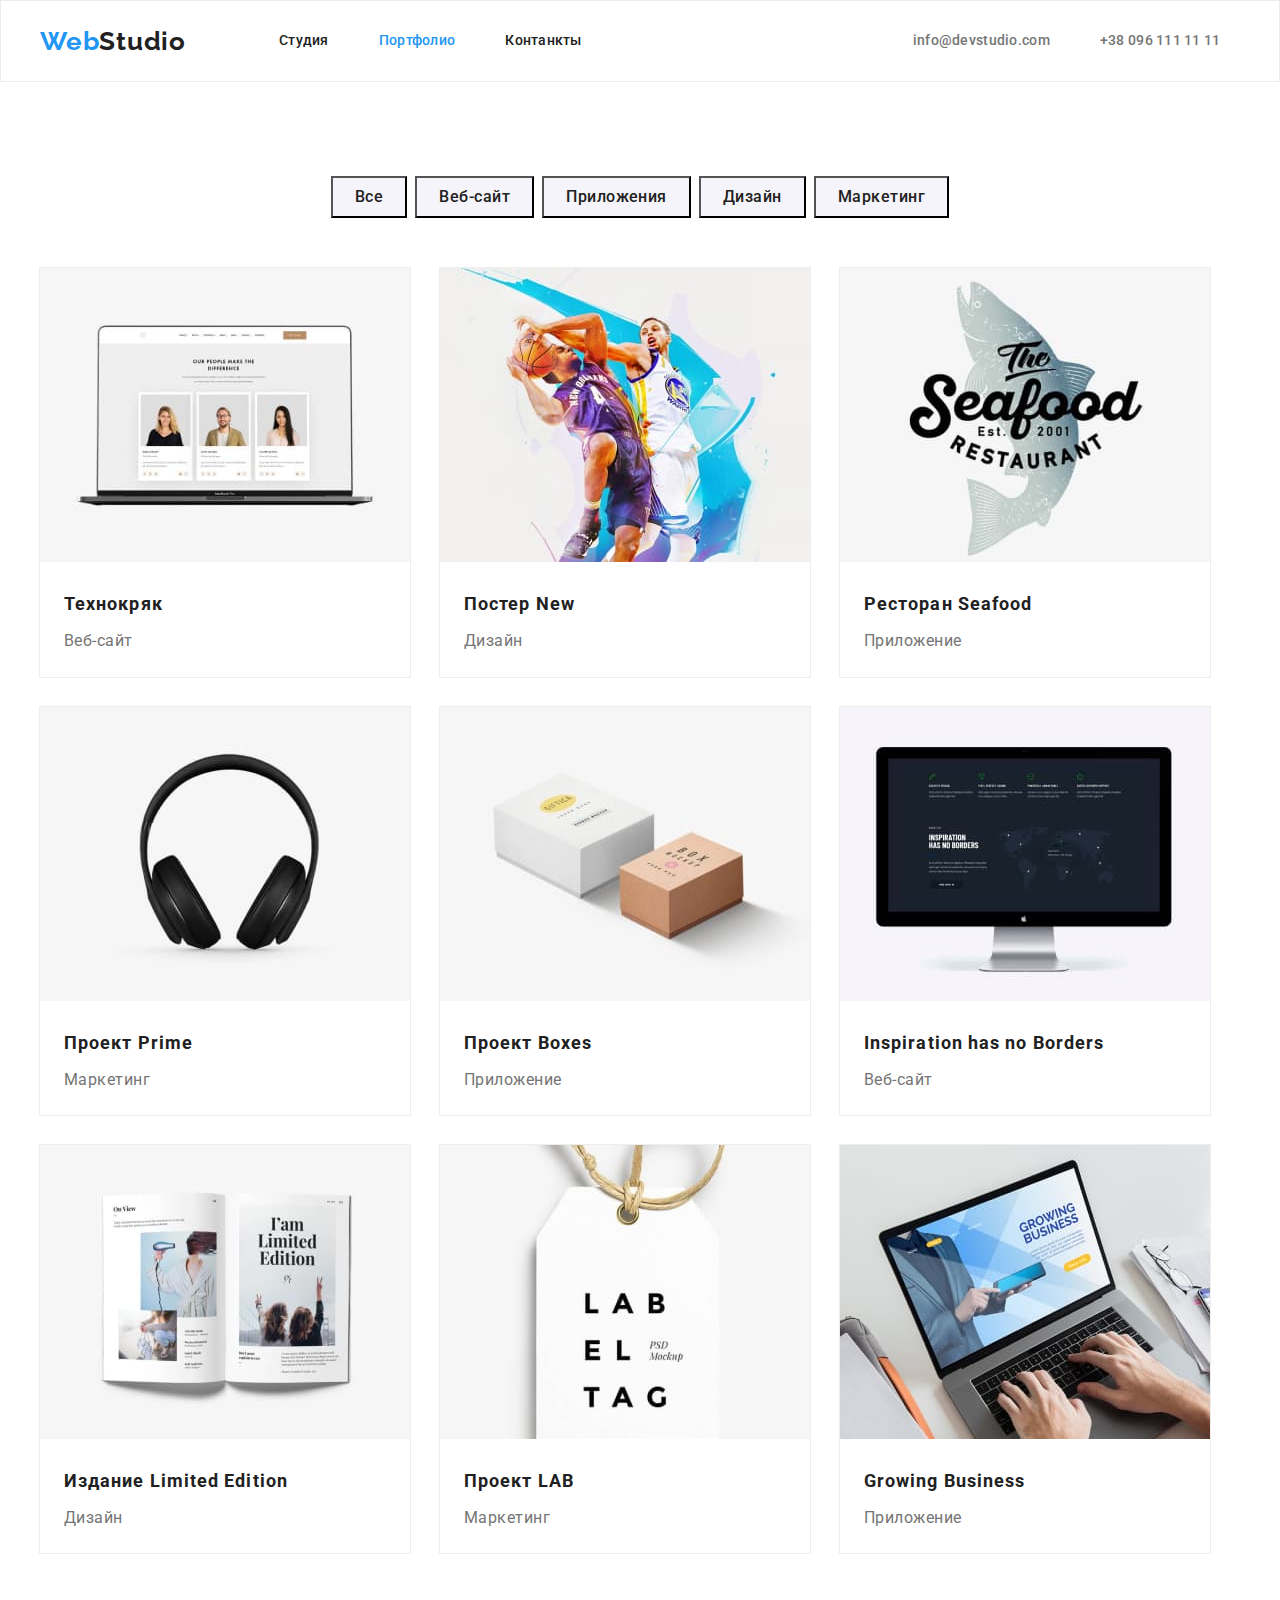
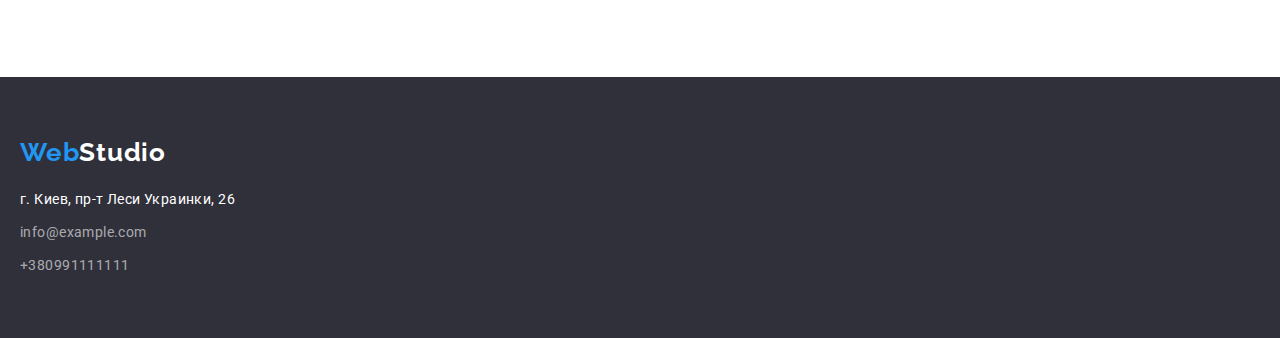
==== commit 08970d81: "hw-3-final" ====
--- a/portfolio.html
+++ b/portfolio.html
@@ -192,7 +192,7 @@
       </section>
     </main>
     <!-- footer -->
-    <footer class="footer-info">
+    <footer class="footer-info container">
       <a href="" class="web-logo logo"
         ><span class="blue-logo">Web</span>Studio</a
       >
--- a/css/style.css
+++ b/css/style.css
@@ -22,8 +22,8 @@
 h5,
 h6,
 p,
-ul,
-img {
+ul
+ {
   margin: 0;
   padding: 0;
 }
@@ -129,6 +129,7 @@
     padding-bottom: 10px;
     padding-top: 10px;
     /* padding-bottom: 200px; */
+    /* border-radius: 3px; */
 }
 
 .big-text {
@@ -448,16 +449,23 @@
   width: 1200px;
   margin-right: auto;
   margin-left: auto;
-  padding-bottom: 94px;
+
 }
 
  .service-item:not(:last-child) {
 margin-right: 30px;
  }
 
- .border-card {
+ .service-item {
+  outline: 1px solid #EEEEEE;
+  margin-bottom: 30px;
+ }
+
+
+
+ /* .border-card {
   border: 1px solid #EEEEEE;
- }
+ } */
 
 
 
